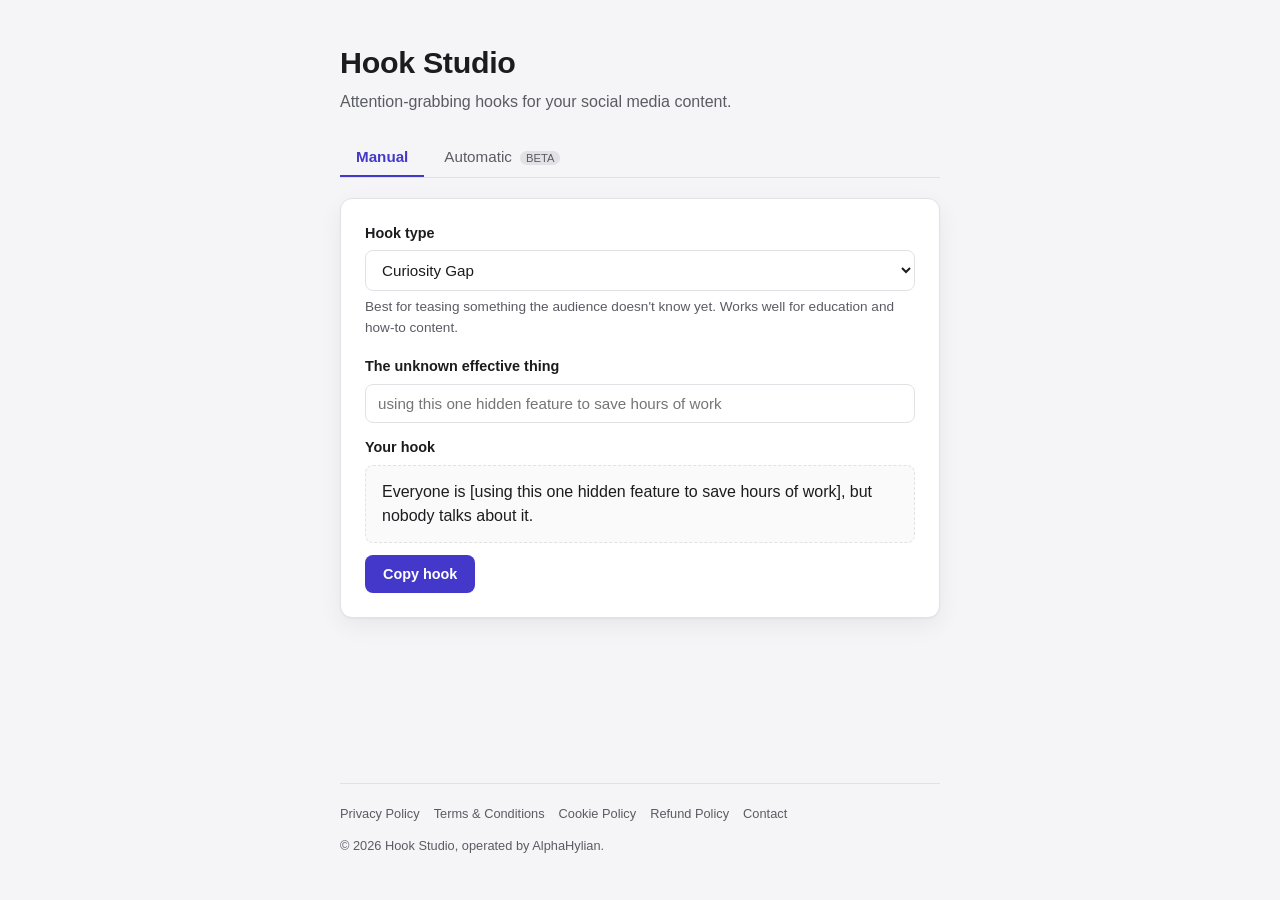
==== public/index.html @ ea19702e "Migrate from Cloudflare Pages to Cloudflare Workers Moves static assets into public/ and rewrites th" ====
<!doctype html>
<html lang="en">
<head>
  <meta charset="UTF-8" />
  <meta name="viewport" content="width=device-width, initial-scale=1.0" />
  <meta name="description" content="Hook Studio helps you write attention-grabbing opening hooks for social media and video content, manually or with AI assistance." />
  <title>Hook Studio</title>
  <link rel="stylesheet" href="styles.css" />
</head>
<body>
  <div class="page">
    <header class="site-header">
      <h1>Hook Studio</h1>
      <p class="tagline">Attention-grabbing hooks for your social media content.</p>
    </header>

    <main>
      <nav class="mode-toggle" role="tablist" aria-label="Hook creation mode">
        <button
          class="mode-btn active"
          id="tab-manual"
          role="tab"
          aria-selected="true"
          aria-controls="panel-manual"
        >Manual</button>
        <button
          class="mode-btn"
          id="tab-automatic"
          role="tab"
          aria-selected="false"
          aria-controls="panel-automatic"
          tabindex="-1"
        >Automatic <span class="beta-tag">beta</span></button>
      </nav>

      <!-- Manual mode -->
      <section id="panel-manual" class="panel" role="tabpanel" aria-labelledby="tab-manual" tabindex="0">
        <div class="field">
          <label for="hook-type">Hook type</label>
          <select id="hook-type"></select>
          <p class="hint" id="hook-type-bestfor"></p>
        </div>

        <div id="blanks-container" class="blanks-container"></div>

        <div class="field">
          <p class="field-label" id="manual-preview-label">Your hook</p>
          <div class="preview" id="manual-preview" role="status" aria-labelledby="manual-preview-label"></div>
          <button class="btn" id="copy-manual" type="button">Copy hook</button>
          <span class="copied-msg" id="copied-manual" role="status">Copied!</span>
        </div>
      </section>

      <!-- Automatic mode -->
      <section id="panel-automatic" class="panel hidden" role="tabpanel" aria-labelledby="tab-automatic" tabindex="0">
        <p class="beta-note">Automatic mode is still in beta.</p>

        <div class="field">
          <label for="auto-concept">Video concept</label>
          <textarea id="auto-concept" rows="3" placeholder="e.g. a quick tutorial on batch cooking meals for the week"></textarea>
        </div>

        <div class="field">
          <label for="auto-goal">Goal of the video</label>
          <select id="auto-goal">
            <option value="Education">Education</option>
            <option value="Storytelling">Storytelling</option>
            <option value="Entertainment">Entertainment</option>
            <option value="Inspiration">Inspiration</option>
            <option value="Promotion">Promotion</option>
            <option value="Opinion">Opinion</option>
          </select>
        </div>

        <div class="field">
          <label for="auto-platform">Platform</label>
          <select id="auto-platform">
            <option value="TikTok">TikTok</option>
            <option value="Instagram Reels">Instagram Reels</option>
            <option value="YouTube Shorts">YouTube Shorts</option>
            <option value="YouTube Longform">YouTube Longform</option>
            <option value="Other">Other</option>
          </select>
        </div>

        <div class="field">
          <label for="auto-count">Number of hooks</label>
          <input type="number" id="auto-count" min="1" max="10" value="5" />
        </div>

        <div class="consent-field">
          <input type="checkbox" id="auto-consent" />
          <label for="auto-consent">
            I understand my video concept is sent to a third-party AI provider to generate hooks, and I won't enter personal or sensitive information. See the <a href="privacy.html">Privacy Policy</a>.
          </label>
        </div>

        <button class="btn" id="auto-generate" type="button" disabled>Generate hooks</button>

        <div id="auto-status" class="hint" role="status" aria-live="polite"></div>
        <ul id="auto-results" class="results-list"></ul>
      </section>
    </main>

    <footer class="site-footer">
      <nav aria-label="Legal">
        <a href="privacy.html">Privacy Policy</a>
        <a href="terms.html">Terms &amp; Conditions</a>
        <a href="cookies.html">Cookie Policy</a>
        <a href="refund.html">Refund Policy</a>
        <a href="mailto:ayandabose2021@gmail.com">Contact</a>
      </nav>
      <p>&copy; 2026 Hook Studio, operated by AlphaHylian.</p>
    </footer>
  </div>

  <script src="app.js"></script>
</body>
</html>
---- public/styles.css ----
:root {
  --bg: #f5f5f7;
  --card-bg: #ffffff;
  --border: #e2e2e6;
  --text: #1c1c1f;
  --muted: #5b5b64;
  --accent: #4338ca;
  --accent-hover: #362d9e;
  --success: #1a7f37;
  --danger: #b42318;
  --shadow: 0 1px 2px rgba(20, 20, 30, 0.04), 0 8px 24px rgba(20, 20, 30, 0.06);
}

* {
  box-sizing: border-box;
}

body {
  margin: 0;
  font-family: -apple-system, BlinkMacSystemFont, "Segoe UI", Roboto, Helvetica, Arial, sans-serif;
  background: var(--bg);
  color: var(--text);
  line-height: 1.5;
}

a {
  color: var(--accent);
}

a:hover {
  color: var(--accent-hover);
}

:focus-visible {
  outline: 2px solid var(--accent);
  outline-offset: 2px;
  border-radius: 4px;
}

.page {
  max-width: 640px;
  margin: 0 auto;
  padding: 40px 20px 32px;
  min-height: 100vh;
  display: flex;
  flex-direction: column;
}

.page > main,
.page > .panel {
  flex: 1 0 auto;
}

.site-header {
  margin-bottom: 24px;
}

.site-header h1 {
  margin: 0 0 4px;
  font-size: 1.9rem;
  letter-spacing: -0.01em;
}

.tagline {
  margin: 0;
  color: var(--muted);
}

.mode-toggle {
  display: flex;
  gap: 4px;
  margin-bottom: 20px;
  border-bottom: 1px solid var(--border);
}

.mode-btn {
  appearance: none;
  border: none;
  background: none;
  padding: 10px 16px;
  font-size: 0.95rem;
  color: var(--muted);
  cursor: pointer;
  border-bottom: 2px solid transparent;
  border-radius: 6px 6px 0 0;
}

.mode-btn:hover {
  color: var(--text);
  background: rgba(0, 0, 0, 0.03);
}

.mode-btn.active {
  color: var(--accent);
  border-bottom-color: var(--accent);
  font-weight: 600;
}

.beta-tag {
  font-size: 0.7rem;
  text-transform: uppercase;
  background: var(--border);
  color: var(--muted);
  padding: 1px 6px;
  border-radius: 999px;
  margin-left: 4px;
}

.panel {
  background: var(--card-bg);
  border: 1px solid var(--border);
  border-radius: 12px;
  padding: 24px;
  box-shadow: var(--shadow);
}

.panel.hidden {
  display: none;
}

.field {
  margin-bottom: 18px;
}

.field:last-child {
  margin-bottom: 0;
}

label,
.field-label {
  display: block;
  font-weight: 600;
  font-size: 0.9rem;
  margin-bottom: 6px;
}

select,
input[type="number"],
input[type="text"],
textarea {
  width: 100%;
  padding: 10px 12px;
  border: 1px solid var(--border);
  border-radius: 8px;
  font-size: 0.95rem;
  font-family: inherit;
  background: #fff;
  color: var(--text);
  transition: border-color 0.15s ease;
}

select:hover,
input:hover,
textarea:hover {
  border-color: #c7c7cf;
}

select:focus,
input:focus,
textarea:focus {
  border-color: var(--accent);
}

textarea {
  resize: vertical;
}

.hint {
  margin: 6px 0 0;
  font-size: 0.85rem;
  color: var(--muted);
}

.preview {
  min-height: 44px;
  padding: 14px 16px;
  border: 1px dashed var(--border);
  border-radius: 8px;
  background: #fafafa;
  font-size: 1rem;
  line-height: 1.5;
  margin-bottom: 12px;
}

.btn {
  appearance: none;
  border: none;
  background: var(--accent);
  color: #fff;
  padding: 11px 18px;
  border-radius: 8px;
  font-size: 0.9rem;
  font-weight: 600;
  cursor: pointer;
  transition: background 0.15s ease;
}

.btn:hover:not(:disabled) {
  background: var(--accent-hover);
}

.btn:disabled {
  background: var(--border);
  color: var(--muted);
  cursor: not-allowed;
}

.copied-msg {
  display: inline-block;
  margin-left: 10px;
  font-size: 0.85rem;
  color: var(--success);
  opacity: 0;
  transition: opacity 0.15s ease;
}

.copied-msg.show {
  opacity: 1;
}

.beta-note {
  margin: 0 0 16px;
  font-size: 0.85rem;
  color: var(--muted);
  font-style: italic;
}

.consent-field {
  display: flex;
  align-items: flex-start;
  gap: 10px;
  margin-bottom: 18px;
}

.consent-field input[type="checkbox"] {
  width: 18px;
  height: 18px;
  margin-top: 2px;
  flex-shrink: 0;
  accent-color: var(--accent);
}

.consent-field label {
  font-weight: 400;
  font-size: 0.85rem;
  color: var(--muted);
  margin-bottom: 0;
}

.results-list {
  list-style: none;
  padding: 0;
  margin: 18px 0 0;
  display: flex;
  flex-direction: column;
  gap: 8px;
}

.results-list li {
  display: flex;
  justify-content: space-between;
  align-items: center;
  gap: 12px;
  padding: 11px 14px;
  border: 1px solid var(--border);
  border-radius: 8px;
  background: #fafafa;
  font-size: 0.95rem;
}

.results-list li button {
  flex-shrink: 0;
  appearance: none;
  border: 1px solid var(--border);
  background: #fff;
  color: var(--text);
  padding: 6px 12px;
  border-radius: 6px;
  font-size: 0.8rem;
  cursor: pointer;
}

.results-list li button:hover {
  background: var(--border);
}

.error-text {
  color: var(--danger);
}

/* Footer (shown on every page) */
.site-footer {
  margin-top: 40px;
  padding-top: 20px;
  border-top: 1px solid var(--border);
  font-size: 0.8rem;
  color: var(--muted);
}

.site-footer nav {
  display: flex;
  flex-wrap: wrap;
  gap: 4px 14px;
  margin-bottom: 8px;
}

.site-footer nav a {
  color: var(--muted);
  text-decoration: none;
}

.site-footer nav a:hover {
  color: var(--accent);
  text-decoration: underline;
}

/* Legal / static content pages */
.legal-banner {
  background: #fff7ed;
  border: 1px solid #fdba74;
  color: #7c2d12;
  border-radius: 8px;
  padding: 12px 14px;
  font-size: 0.85rem;
  margin-bottom: 24px;
}

.legal-content h2 {
  font-size: 1.15rem;
  margin: 28px 0 8px;
}

.legal-content h2:first-child {
  margin-top: 0;
}

.legal-content p,
.legal-content li {
  font-size: 0.95rem;
  color: var(--text);
}

.legal-content ul {
  padding-left: 20px;
}

.legal-content .updated {
  font-size: 0.8rem;
  color: var(--muted);
  margin-top: -8px;
}

.back-link {
  display: inline-block;
  margin-bottom: 20px;
  font-size: 0.9rem;
  text-decoration: none;
}

@media (max-width: 420px) {
  .site-header h1 {
    font-size: 1.6rem;
  }

  .panel {
    padding: 18px;
  }
}
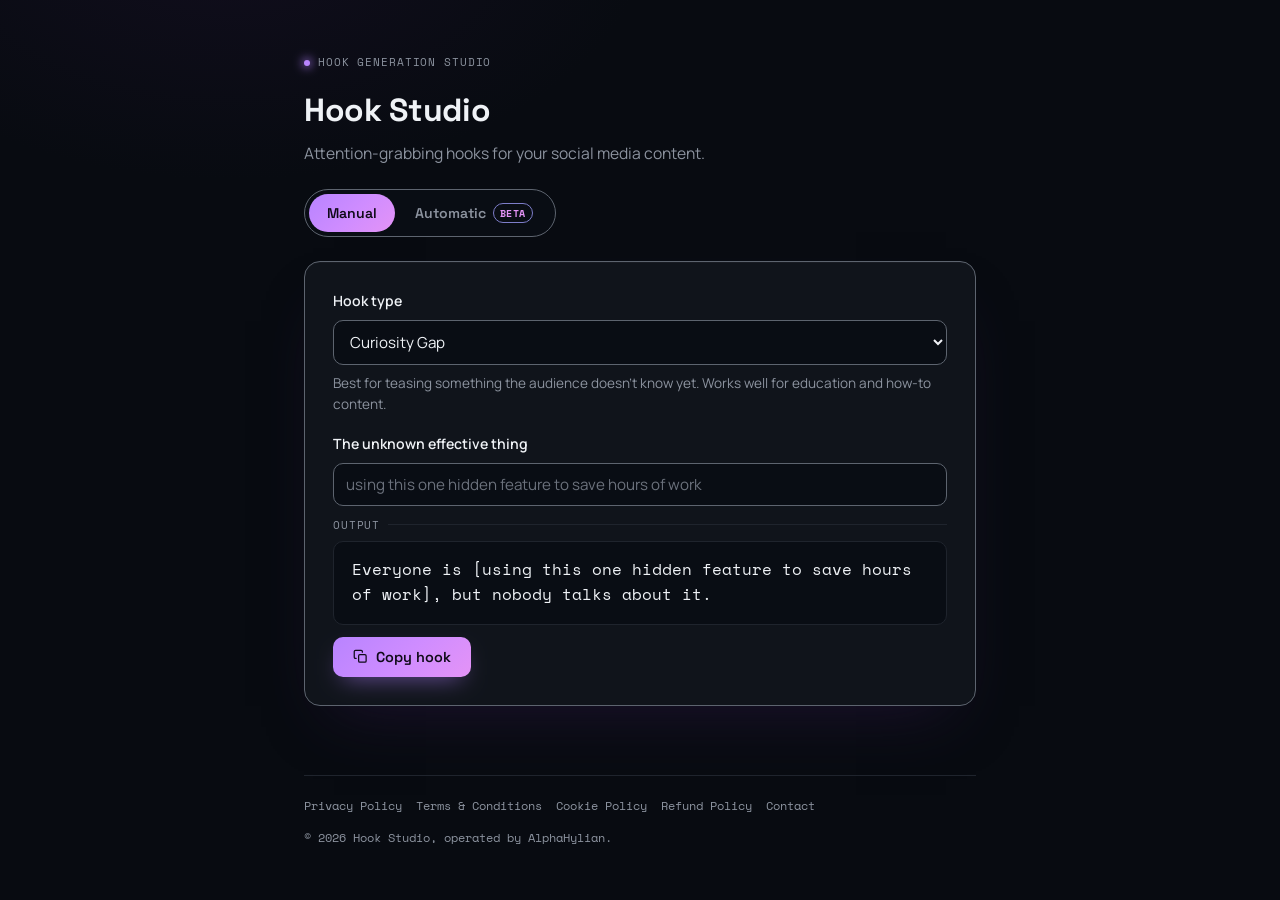
==== commit 70c7bf56: "Redesign UI with a dark studio theme Replaces the light indigo look with a dark palette (near-black " ====
--- a/public/index.html
+++ b/public/index.html
@@ -5,11 +5,13 @@
   <meta name="viewport" content="width=device-width, initial-scale=1.0" />
   <meta name="description" content="Hook Studio helps you write attention-grabbing opening hooks for social media and video content, manually or with AI assistance." />
   <title>Hook Studio</title>
+  <link rel="stylesheet" href="https://fonts.googleapis.com/css2?family=Space+Grotesk:wght@500;600;700&family=Manrope:wght@400;500;600;700&family=Space+Mono:wght@400;700&display=swap" />
   <link rel="stylesheet" href="styles.css" />
 </head>
 <body>
   <div class="page">
     <header class="site-header">
+      <div class="eyebrow"><span class="dot"></span>hook generation studio</div>
       <h1>Hook Studio</h1>
       <p class="tagline">Attention-grabbing hooks for your social media content.</p>
     </header>
@@ -44,9 +46,12 @@
         <div id="blanks-container" class="blanks-container"></div>
 
         <div class="field">
-          <p class="field-label" id="manual-preview-label">Your hook</p>
+          <p class="output-label" id="manual-preview-label">output</p>
           <div class="preview" id="manual-preview" role="status" aria-labelledby="manual-preview-label"></div>
-          <button class="btn" id="copy-manual" type="button">Copy hook</button>
+          <button class="btn" id="copy-manual" type="button">
+            <svg width="15" height="15" viewBox="0 0 24 24" fill="none" stroke="currentColor" stroke-width="2" stroke-linecap="round" stroke-linejoin="round" aria-hidden="true"><rect x="9" y="9" width="12" height="12" rx="2"></rect><path d="M5 15H4a2 2 0 0 1-2-2V4a2 2 0 0 1 2-2h9a2 2 0 0 1 2 2v1"></path></svg>
+            Copy hook
+          </button>
           <span class="copied-msg" id="copied-manual" role="status">Copied!</span>
         </div>
       </section>
--- a/public/styles.css
+++ b/public/styles.css
@@ -1,14 +1,21 @@
 :root {
-  --bg: #f5f5f7;
-  --card-bg: #ffffff;
-  --border: #e2e2e6;
-  --text: #1c1c1f;
-  --muted: #5b5b64;
-  --accent: #4338ca;
-  --accent-hover: #362d9e;
-  --success: #1a7f37;
-  --danger: #b42318;
-  --shadow: 0 1px 2px rgba(20, 20, 30, 0.04), 0 8px 24px rgba(20, 20, 30, 0.06);
+  --bg: oklch(0.15 0.014 260);
+  --bg-glow: oklch(0.20 0.05 300);
+  --card: oklch(0.19 0.016 262);
+  --card-2: oklch(0.16 0.016 262);
+  --border: oklch(0.50 0.02 262);
+  --hairline: oklch(0.26 0.018 262);
+  --text: oklch(0.96 0.006 260);
+  --muted: oklch(0.66 0.02 262);
+  --accent: oklch(0.72 0.19 300);
+  --accent-2: oklch(0.78 0.16 320);
+  --accent-text: oklch(0.16 0.03 300);
+  --success: oklch(0.78 0.15 155);
+  --danger: oklch(0.70 0.19 25);
+  --amber-bg: oklch(0.24 0.05 70);
+  --amber-border: oklch(0.46 0.09 70);
+  --amber-text: oklch(0.85 0.07 80);
+  --shadow: 0 30px 60px -30px color-mix(in oklch, var(--accent) 30%, black), 0 1px 0 rgba(255, 255, 255, 0.03) inset;
 }
 
 * {
@@ -17,18 +24,26 @@
 
 body {
   margin: 0;
-  font-family: -apple-system, BlinkMacSystemFont, "Segoe UI", Roboto, Helvetica, Arial, sans-serif;
-  background: var(--bg);
-  color: var(--text);
-  line-height: 1.5;
+  background:
+    radial-gradient(700px 420px at 18% -8%, color-mix(in oklch, var(--bg-glow) 50%, transparent), transparent 60%),
+    var(--bg);
+  background-attachment: fixed;
+  color: var(--text);
+  font-family: "Manrope", system-ui, sans-serif;
+  line-height: 1.55;
+}
+
+h1, h2, .display {
+  font-family: "Space Grotesk", system-ui, sans-serif;
+  letter-spacing: -0.01em;
 }
 
 a {
+  color: var(--accent-2);
+}
+
+a:hover {
   color: var(--accent);
-}
-
-a:hover {
-  color: var(--accent-hover);
 }
 
 :focus-visible {
@@ -38,9 +53,9 @@
 }
 
 .page {
-  max-width: 640px;
+  max-width: 720px;
   margin: 0 auto;
-  padding: 40px 20px 32px;
+  padding: 48px 24px 40px;
   min-height: 100vh;
   display: flex;
   flex-direction: column;
@@ -55,62 +70,94 @@
   margin-bottom: 24px;
 }
 
+.eyebrow {
+  display: inline-flex;
+  align-items: center;
+  gap: 8px;
+  font-family: "Space Mono", ui-monospace, monospace;
+  font-size: 11px;
+  letter-spacing: 0.08em;
+  text-transform: uppercase;
+  color: var(--muted);
+  margin-bottom: 14px;
+}
+
+.eyebrow .dot {
+  width: 6px;
+  height: 6px;
+  border-radius: 50%;
+  background: var(--accent);
+  box-shadow: 0 0 10px 2px color-mix(in oklch, var(--accent) 65%, transparent);
+}
+
 .site-header h1 {
-  margin: 0 0 4px;
-  font-size: 1.9rem;
-  letter-spacing: -0.01em;
+  margin: 0 0 6px;
+  font-size: 2rem;
+  font-weight: 700;
 }
 
 .tagline {
   margin: 0;
   color: var(--muted);
+  font-size: 0.98rem;
 }
 
 .mode-toggle {
-  display: flex;
-  gap: 4px;
-  margin-bottom: 20px;
-  border-bottom: 1px solid var(--border);
+  display: inline-flex;
+  padding: 4px;
+  gap: 2px;
+  background: var(--card-2);
+  border: 1px solid var(--border);
+  border-radius: 999px;
+  margin-bottom: 24px;
 }
 
 .mode-btn {
   appearance: none;
   border: none;
-  background: none;
-  padding: 10px 16px;
-  font-size: 0.95rem;
-  color: var(--muted);
+  background: transparent;
   cursor: pointer;
-  border-bottom: 2px solid transparent;
-  border-radius: 6px 6px 0 0;
+  padding: 9px 18px;
+  border-radius: 999px;
+  font-family: "Space Grotesk", sans-serif;
+  font-weight: 600;
+  font-size: 0.88rem;
+  color: var(--muted);
+  display: inline-flex;
+  align-items: center;
+  gap: 7px;
 }
 
 .mode-btn:hover {
   color: var(--text);
-  background: rgba(0, 0, 0, 0.03);
 }
 
 .mode-btn.active {
-  color: var(--accent);
-  border-bottom-color: var(--accent);
-  font-weight: 600;
+  background: linear-gradient(135deg, var(--accent), var(--accent-2));
+  color: var(--accent-text);
 }
 
 .beta-tag {
-  font-size: 0.7rem;
+  font-family: "Space Mono", monospace;
+  font-size: 9.5px;
+  letter-spacing: 0.05em;
   text-transform: uppercase;
-  background: var(--border);
-  color: var(--muted);
-  padding: 1px 6px;
+  padding: 2px 6px;
   border-radius: 999px;
-  margin-left: 4px;
+  border: 1px solid color-mix(in oklch, var(--accent) 55%, var(--border));
+  color: var(--accent-2);
+}
+
+.mode-btn.active .beta-tag {
+  border-color: color-mix(in oklch, var(--accent-text) 40%, transparent);
+  color: var(--accent-text);
 }
 
 .panel {
-  background: var(--card-bg);
+  background: var(--card);
   border: 1px solid var(--border);
-  border-radius: 12px;
-  padding: 24px;
+  border-radius: 16px;
+  padding: 28px;
   box-shadow: var(--shadow);
 }
 
@@ -130,8 +177,28 @@
 .field-label {
   display: block;
   font-weight: 600;
-  font-size: 0.9rem;
-  margin-bottom: 6px;
+  font-size: 0.88rem;
+  margin-bottom: 8px;
+  color: var(--text);
+}
+
+.output-label {
+  font-family: "Space Mono", monospace;
+  font-size: 10.5px;
+  letter-spacing: 0.08em;
+  text-transform: uppercase;
+  color: var(--muted);
+  margin-bottom: 8px;
+  display: flex;
+  align-items: center;
+  gap: 8px;
+}
+
+.output-label::after {
+  content: "";
+  flex: 1;
+  height: 1px;
+  background: var(--hairline);
 }
 
 select,
@@ -140,11 +207,11 @@
 textarea {
   width: 100%;
   padding: 10px 12px;
+  border-radius: 10px;
   border: 1px solid var(--border);
-  border-radius: 8px;
   font-size: 0.95rem;
-  font-family: inherit;
-  background: #fff;
+  font-family: "Manrope", sans-serif;
+  background: var(--card-2);
   color: var(--text);
   transition: border-color 0.15s ease;
 }
@@ -152,7 +219,7 @@
 select:hover,
 input:hover,
 textarea:hover {
-  border-color: #c7c7cf;
+  border-color: var(--accent-2);
 }
 
 select:focus,
@@ -165,50 +232,64 @@
   resize: vertical;
 }
 
+::placeholder {
+  color: color-mix(in oklch, var(--muted) 75%, transparent);
+}
+
 .hint {
-  margin: 6px 0 0;
+  margin: 8px 0 0;
   font-size: 0.85rem;
   color: var(--muted);
 }
 
 .preview {
   min-height: 44px;
-  padding: 14px 16px;
-  border: 1px dashed var(--border);
-  border-radius: 8px;
-  background: #fafafa;
-  font-size: 1rem;
-  line-height: 1.5;
+  padding: 16px 18px;
+  border: 1px solid var(--hairline);
+  border-radius: 10px;
+  background: var(--card-2);
+  font-family: "Space Mono", monospace;
+  font-size: 0.97rem;
+  line-height: 1.6;
   margin-bottom: 12px;
+  color: var(--text);
 }
 
 .btn {
   appearance: none;
   border: none;
-  background: var(--accent);
-  color: #fff;
-  padding: 11px 18px;
-  border-radius: 8px;
+  background: linear-gradient(135deg, var(--accent), var(--accent-2));
+  color: var(--accent-text);
+  padding: 11px 20px;
+  border-radius: 10px;
+  font-family: "Space Grotesk", sans-serif;
   font-size: 0.9rem;
   font-weight: 600;
   cursor: pointer;
-  transition: background 0.15s ease;
+  display: inline-flex;
+  align-items: center;
+  gap: 8px;
+  box-shadow: 0 10px 24px -10px color-mix(in oklch, var(--accent) 60%, transparent);
+  transition: filter 0.15s ease;
 }
 
 .btn:hover:not(:disabled) {
-  background: var(--accent-hover);
+  filter: brightness(1.08);
 }
 
 .btn:disabled {
-  background: var(--border);
-  color: var(--muted);
+  background: var(--card-2);
+  border: 1px solid var(--hairline);
+  color: var(--muted);
+  box-shadow: none;
   cursor: not-allowed;
 }
 
 .copied-msg {
   display: inline-block;
   margin-left: 10px;
-  font-size: 0.85rem;
+  font-family: "Space Mono", monospace;
+  font-size: 0.8rem;
   color: var(--success);
   opacity: 0;
   transition: opacity 0.15s ease;
@@ -219,10 +300,13 @@
 }
 
 .beta-note {
-  margin: 0 0 16px;
-  font-size: 0.85rem;
-  color: var(--muted);
-  font-style: italic;
+  margin: 0 0 18px;
+  font-family: "Space Mono", monospace;
+  font-size: 0.78rem;
+  color: var(--muted);
+  padding: 9px 12px;
+  border: 1px dashed var(--hairline);
+  border-radius: 10px;
 }
 
 .consent-field {
@@ -261,27 +345,32 @@
   justify-content: space-between;
   align-items: center;
   gap: 12px;
-  padding: 11px 14px;
-  border: 1px solid var(--border);
-  border-radius: 8px;
-  background: #fafafa;
-  font-size: 0.95rem;
+  padding: 12px 14px;
+  border: 1px solid var(--hairline);
+  border-radius: 10px;
+  background: var(--card-2);
+  font-family: "Space Mono", monospace;
+  font-size: 0.9rem;
 }
 
 .results-list li button {
   flex-shrink: 0;
   appearance: none;
   border: 1px solid var(--border);
-  background: #fff;
-  color: var(--text);
-  padding: 6px 12px;
-  border-radius: 6px;
+  background: transparent;
+  color: var(--muted);
+  padding: 6px 10px;
+  border-radius: 8px;
   font-size: 0.8rem;
   cursor: pointer;
+  display: inline-flex;
+  align-items: center;
+  gap: 6px;
 }
 
 .results-list li button:hover {
-  background: var(--border);
+  color: var(--text);
+  border-color: var(--accent);
 }
 
 .error-text {
@@ -292,8 +381,9 @@
 .site-footer {
   margin-top: 40px;
   padding-top: 20px;
-  border-top: 1px solid var(--border);
-  font-size: 0.8rem;
+  border-top: 1px solid var(--hairline);
+  font-family: "Space Mono", monospace;
+  font-size: 0.78rem;
   color: var(--muted);
 }
 
@@ -310,34 +400,37 @@
 }
 
 .site-footer nav a:hover {
-  color: var(--accent);
-  text-decoration: underline;
+  color: var(--accent-2);
 }
 
 /* Legal / static content pages */
 .legal-banner {
-  background: #fff7ed;
-  border: 1px solid #fdba74;
-  color: #7c2d12;
-  border-radius: 8px;
+  background: var(--amber-bg);
+  border: 1px solid var(--amber-border);
+  color: var(--amber-text);
+  border-radius: 10px;
   padding: 12px 14px;
   font-size: 0.85rem;
   margin-bottom: 24px;
 }
 
 .legal-content h2 {
-  font-size: 1.15rem;
-  margin: 28px 0 8px;
+  font-size: 1.1rem;
+  margin: 26px 0 8px;
+  padding-top: 18px;
+  border-top: 1px solid var(--hairline);
 }
 
 .legal-content h2:first-child {
   margin-top: 0;
+  padding-top: 0;
+  border-top: none;
 }
 
 .legal-content p,
 .legal-content li {
   font-size: 0.95rem;
-  color: var(--text);
+  color: color-mix(in oklch, var(--text) 88%, var(--muted));
 }
 
 .legal-content ul {
@@ -345,7 +438,8 @@
 }
 
 .legal-content .updated {
-  font-size: 0.8rem;
+  font-family: "Space Mono", monospace;
+  font-size: 0.78rem;
   color: var(--muted);
   margin-top: -8px;
 }
@@ -353,16 +447,17 @@
 .back-link {
   display: inline-block;
   margin-bottom: 20px;
-  font-size: 0.9rem;
+  font-family: "Space Mono", monospace;
+  font-size: 0.85rem;
   text-decoration: none;
 }
 
 @media (max-width: 420px) {
   .site-header h1 {
-    font-size: 1.6rem;
+    font-size: 1.65rem;
   }
 
   .panel {
-    padding: 18px;
+    padding: 20px;
   }
 }
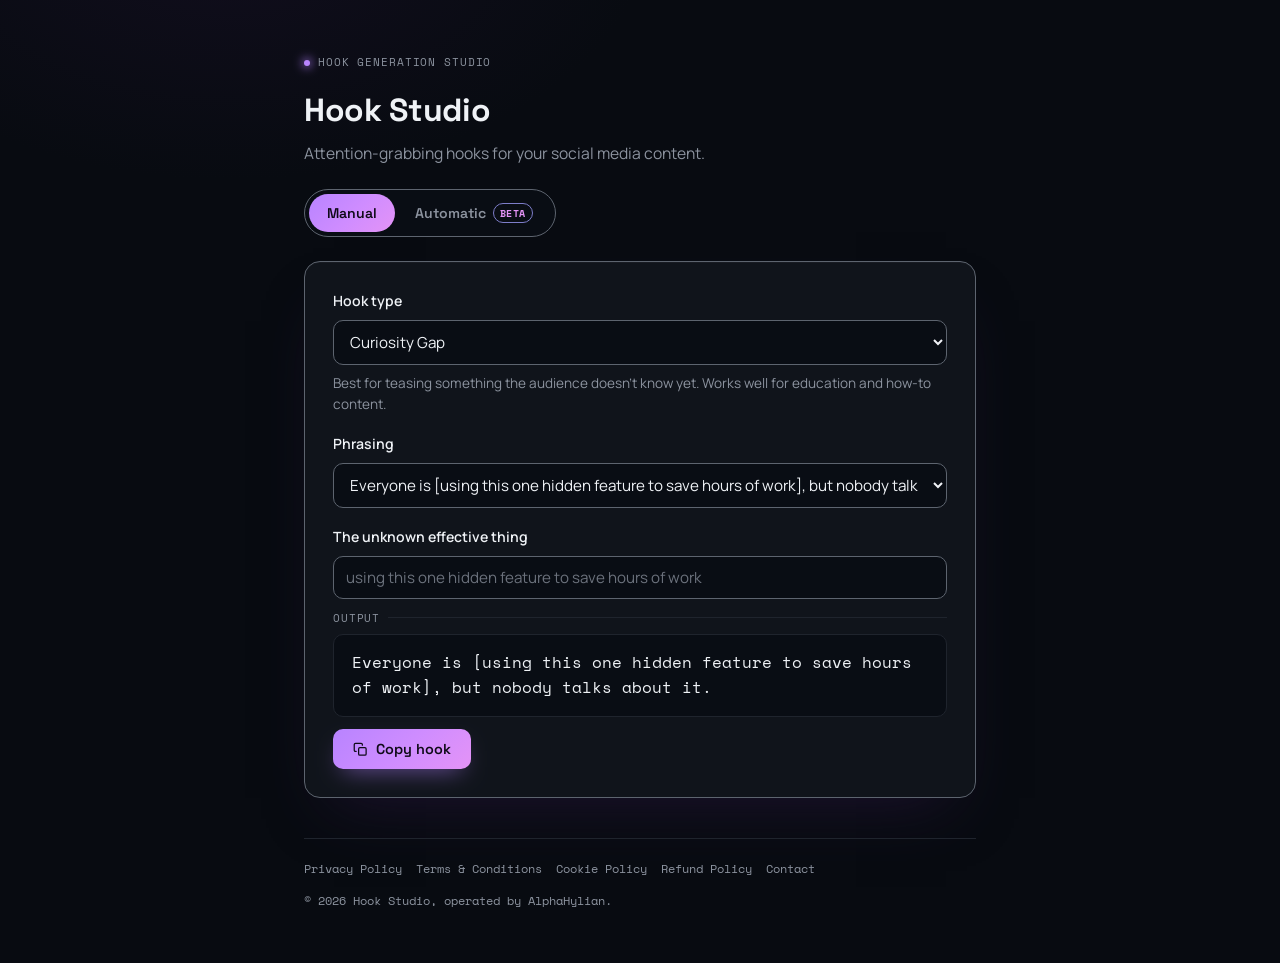
==== commit ffc99315: "Expand manual mode: more hook types and phrasing variants Grows manual mode from 7 hook types to 12 " ====
--- a/public/index.html
+++ b/public/index.html
@@ -41,6 +41,11 @@
           <label for="hook-type">Hook type</label>
           <select id="hook-type"></select>
           <p class="hint" id="hook-type-bestfor"></p>
+        </div>
+
+        <div class="field">
+          <label for="hook-template">Phrasing</label>
+          <select id="hook-template"></select>
         </div>
 
         <div id="blanks-container" class="blanks-container"></div>
